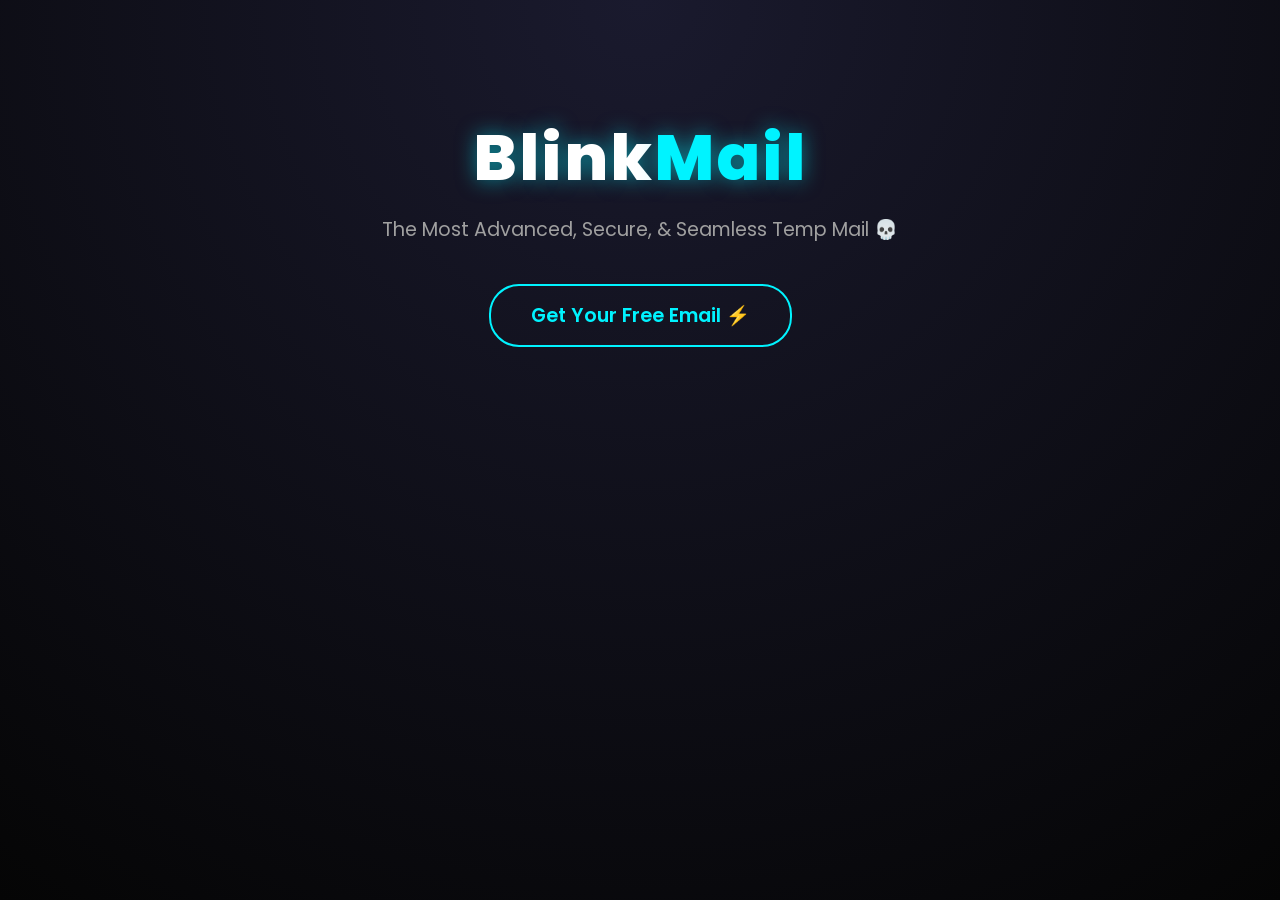
==== static/index.html @ fec33bc9 "Create index.html" ====
<!DOCTYPE html>
<html lang="en">
<head>
    <meta charset="UTF-8">
    <meta name="viewport" content="width=device-width, initial-scale=1.0">
    <title>BlinkMail | Premium Temp Email</title>
    <link rel="stylesheet" href="/static/style.css">
</head>
<body>
    <div class="container hero">
        <h1>Blink<span>Mail</span></h1>
        <p>The Most Advanced, Secure, & Seamless Temp Mail 💀</p>
        <button id="generateBtn" class="btn" onclick="generateAndRedirect()">Get Your Free Email ⚡</button>
    </div>
    <script src="/static/script.js"></script>
</body>
</html>
---- static/style.css ----
@import url('https://fonts.googleapis.com/css2?family=Poppins:wght@400;600;800&display=swap');

:root {
    --bg-dark: #050505;
    --bg-panel: rgba(17, 17, 17, 0.7);
    --neon-blue: #00f3ff;
    --text-main: #ffffff;
    --text-muted: #a0a0a0;
}

* {
    box-sizing: border-box;
    margin: 0;
    padding: 0;
    font-family: 'Poppins', sans-serif;
}

body {
    background: radial-gradient(circle at top, #1a1a2e, var(--bg-dark));
    color: var(--text-main);
    min-height: 100vh;
    display: flex;
    flex-direction: column;
    align-items: center;
    overflow-x: hidden;
}

/* Animations */
@keyframes fadeIn {
    from { opacity: 0; transform: translateY(20px); }
    to { opacity: 1; transform: translateY(0); }
}
@keyframes glowPulse {
    0% { box-shadow: 0 0 10px rgba(0, 243, 255, 0.2); }
    50% { box-shadow: 0 0 25px rgba(0, 243, 255, 0.6); }
    100% { box-shadow: 0 0 10px rgba(0, 243, 255, 0.2); }
}

.container {
    width: 100%;
    max-width: 800px;
    padding: 20px;
    animation: fadeIn 0.8s ease-out forwards;
}

/* Header & Hero */
.hero {
    text-align: center;
    margin-top: 10vh;
}
.hero h1 {
    font-size: 4rem;
    font-weight: 800;
    letter-spacing: 2px;
    text-shadow: 0 0 20px rgba(0, 243, 255, 0.5);
}
.hero span { color: var(--neon-blue); }
.hero p {
    color: var(--text-muted);
    font-size: 1.2rem;
    margin-top: 10px;
    margin-bottom: 40px;
}

/* Buttons */
.btn {
    background: transparent;
    color: var(--neon-blue);
    border: 2px solid var(--neon-blue);
    padding: 15px 40px;
    font-size: 1.2rem;
    font-weight: 600;
    border-radius: 30px;
    cursor: pointer;
    transition: all 0.3s ease;
    animation: glowPulse 2s infinite;
}
.btn:hover {
    background: var(--neon-blue);
    color: #000;
    box-shadow: 0 0 30px var(--neon-blue);
    transform: scale(1.05);
}

/* Inbox Elements */
.inbox-header {
    background: var(--bg-panel);
    backdrop-filter: blur(10px);
    border: 1px solid rgba(0, 243, 255, 0.2);
    padding: 20px;
    border-radius: 15px;
    display: flex;
    justify-content: space-between;
    align-items: center;
    margin-top: 30px;
    gap: 15px;
}
.email-display {
    font-size: 1.2rem;
    font-weight: 600;
    word-break: break-all;
}
.btn-small {
    padding: 8px 20px;
    font-size: 1rem;
    animation: none;
}

.message-list {
    margin-top: 30px;
    display: flex;
    flex-direction: column;
    gap: 15px;
}

.message-card {
    background: var(--bg-panel);
    border-left: 4px solid var(--neon-blue);
    padding: 20px;
    border-radius: 10px;
    transition: transform 0.3s ease, box-shadow 0.3s ease;
    animation: fadeIn 0.5s ease-out forwards;
}
.message-card:hover {
    transform: translateY(-5px);
    box-shadow: 0 10px 20px rgba(0, 0, 0, 0.5);
}

.sender { color: var(--neon-blue); font-weight: 600; margin-bottom: 5px; }
.subject { font-size: 1.1rem; margin-bottom: 10px; color: #fff; }
.body-preview { color: var(--text-muted); font-size: 0.95rem; line-height: 1.5; }

/* Mobile Responsiveness */
@media (max-width: 600px) {
    .hero h1 { font-size: 2.8rem; }
    .hero p { font-size: 1rem; }
    .inbox-header { flex-direction: column; text-align: center; }
    .btn { width: 100%; }
}
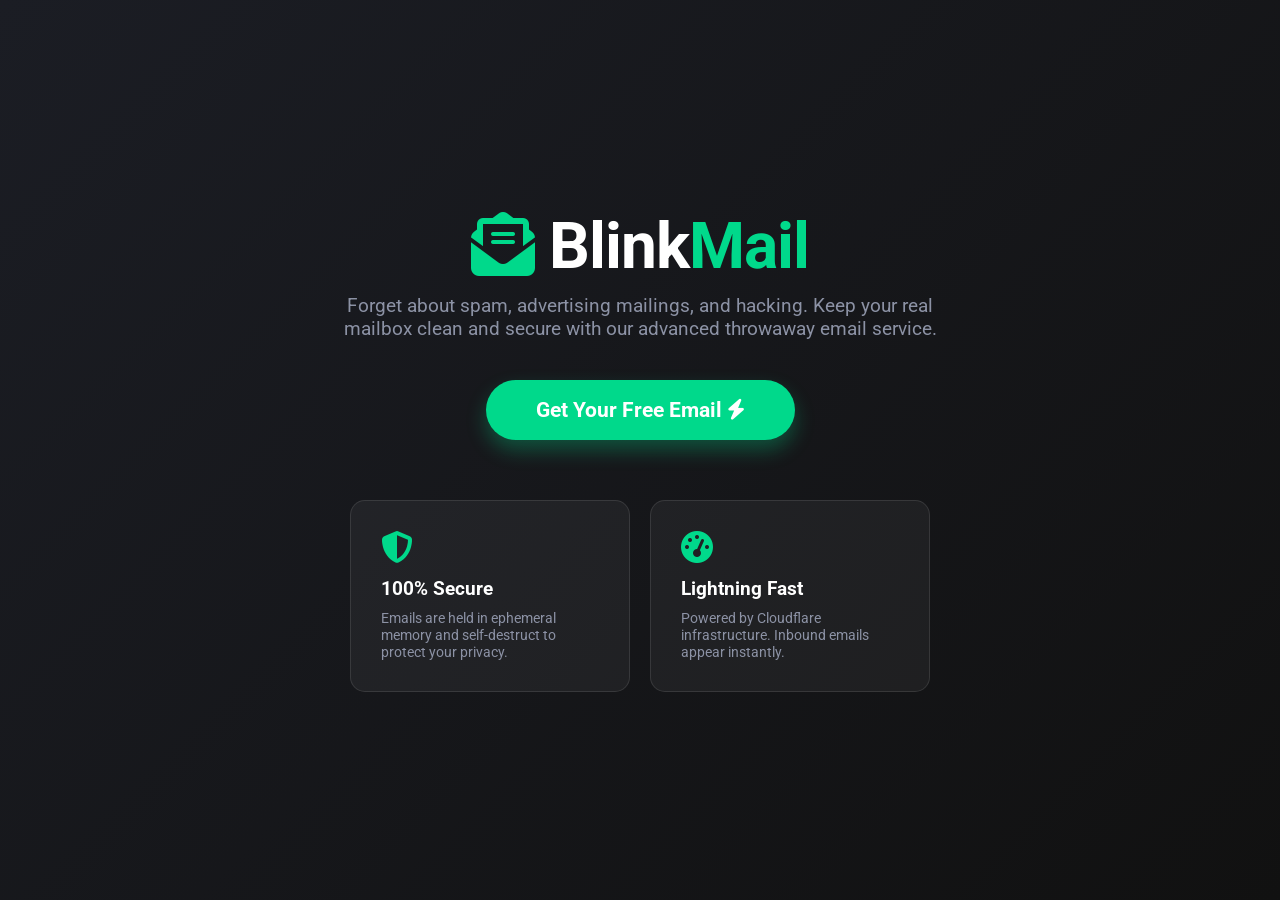
==== commit 5b4aeeb8: "Update index.html" ====
--- a/static/index.html
+++ b/static/index.html
@@ -3,14 +3,30 @@
 <head>
     <meta charset="UTF-8">
     <meta name="viewport" content="width=device-width, initial-scale=1.0">
-    <title>BlinkMail | Premium Temp Email</title>
+    <title>BlinkMail | Temporary Email Address</title>
+    <link rel="stylesheet" href="https://cdnjs.cloudflare.com/ajax/libs/font-awesome/6.4.0/css/all.min.css">
     <link rel="stylesheet" href="/static/style.css">
 </head>
 <body>
-    <div class="container hero">
-        <h1>Blink<span>Mail</span></h1>
-        <p>The Most Advanced, Secure, & Seamless Temp Mail 💀</p>
-        <button id="generateBtn" class="btn" onclick="generateAndRedirect()">Get Your Free Email ⚡</button>
+    <div class="home-wrapper">
+        <div class="home-hero">
+            <h1><i class="fa-solid fa-envelope-open-text" style="color:var(--primary-green);"></i> Blink<span>Mail</span></h1>
+            <p>Forget about spam, advertising mailings, and hacking. Keep your real mailbox clean and secure with our advanced throwaway email service.</p>
+            <button id="generateBtn" class="btn-huge" onclick="generateAndRedirect()">Get Your Free Email <i class="fa-solid fa-bolt"></i></button>
+        </div>
+        
+        <div class="features">
+            <div class="feature-card">
+                <i class="fa-solid fa-shield-halved"></i>
+                <h3>100% Secure</h3>
+                <p style="color:#8c92a5; margin-top:10px; font-size:0.9rem;">Emails are held in ephemeral memory and self-destruct to protect your privacy.</p>
+            </div>
+            <div class="feature-card">
+                <i class="fa-solid fa-gauge-high"></i>
+                <h3>Lightning Fast</h3>
+                <p style="color:#8c92a5; margin-top:10px; font-size:0.9rem;">Powered by Cloudflare infrastructure. Inbound emails appear instantly.</p>
+            </div>
+        </div>
     </div>
     <script src="/static/script.js"></script>
 </body>
--- a/static/style.css
+++ b/static/style.css
@@ -1,139 +1,111 @@
-@import url('https://fonts.googleapis.com/css2?family=Poppins:wght@400;600;800&display=swap');
+@import url('https://fonts.googleapis.com/css2?family=Roboto:wght@400;500;700&display=swap');
 
 :root {
-    --bg-dark: #050505;
-    --bg-panel: rgba(17, 17, 17, 0.7);
-    --neon-blue: #00f3ff;
-    --text-main: #ffffff;
-    --text-muted: #a0a0a0;
+    --bg-dark: #1b1d24;
+    --bg-panel: #262933;
+    --bg-light: #f4f5f8;
+    --primary-green: #00d98b;
+    --primary-hover: #00b373;
+    --text-white: #ffffff;
+    --text-dark: #333333;
+    --text-muted: #8c92a5;
 }
 
-* {
-    box-sizing: border-box;
-    margin: 0;
-    padding: 0;
-    font-family: 'Poppins', sans-serif;
+* { box-sizing: border-box; margin: 0; padding: 0; font-family: 'Roboto', sans-serif; }
+
+body { background-color: var(--bg-light); color: var(--text-dark); overflow-x: hidden; }
+
+/* --- GLOBAL ANIMATIONS --- */
+@keyframes fadeIn { from { opacity: 0; transform: translateY(15px); } to { opacity: 1; transform: translateY(0); } }
+@keyframes spin { 100% { transform: rotate(360deg); } }
+
+/* --- HOME PAGE SPECIFIC --- */
+.home-wrapper {
+    background: linear-gradient(135deg, var(--bg-dark), #111);
+    min-height: 100vh;
+    color: var(--text-white);
+    display: flex; flex-direction: column; align-items: center; justify-content: center;
+    text-align: center; padding: 20px;
 }
+.home-hero h1 { font-size: 4rem; margin-bottom: 10px; font-weight: 700; letter-spacing: -1px; }
+.home-hero h1 span { color: var(--primary-green); }
+.home-hero p { color: var(--text-muted); font-size: 1.2rem; max-width: 600px; margin: 0 auto 40px auto; }
+.btn-huge {
+    background: var(--primary-green); color: #fff; border: none; padding: 18px 50px;
+    font-size: 1.3rem; font-weight: 700; border-radius: 50px; cursor: pointer;
+    box-shadow: 0 10px 20px rgba(0, 217, 139, 0.3); transition: all 0.3s;
+}
+.btn-huge:hover { transform: translateY(-3px); box-shadow: 0 15px 25px rgba(0, 217, 139, 0.5); background: var(--primary-hover); }
 
-body {
-    background: radial-gradient(circle at top, #1a1a2e, var(--bg-dark));
-    color: var(--text-main);
-    min-height: 100vh;
-    display: flex;
-    flex-direction: column;
-    align-items: center;
-    overflow-x: hidden;
+.features { display: flex; gap: 20px; margin-top: 60px; flex-wrap: wrap; justify-content: center; max-width: 900px; }
+.feature-card { background: rgba(255,255,255,0.05); padding: 30px; border-radius: 15px; width: 280px; text-align: left; border: 1px solid rgba(255,255,255,0.1); }
+.feature-card i { color: var(--primary-green); font-size: 2rem; margin-bottom: 15px; }
+
+/* --- INBOX PAGE: TOP DARK SECTION --- */
+.top-section { background-color: var(--bg-dark); color: var(--text-white); padding: 30px 20px 50px 20px; text-align: center; }
+.brand { font-size: 1.8rem; font-weight: 700; display: flex; align-items: center; justify-content: center; gap: 10px; margin-bottom: 40px; }
+.brand i { color: var(--primary-green); }
+
+.email-widget {
+    background-color: var(--bg-panel); border-radius: 12px; padding: 30px; max-width: 650px; margin: 0 auto;
+    border: 1px dashed rgba(255,255,255,0.2); box-shadow: 0 10px 30px rgba(0,0,0,0.3); animation: fadeIn 0.5s ease-out;
 }
+.email-widget h2 { font-size: 1.2rem; font-weight: 500; margin-bottom: 20px; }
+.input-wrapper { background: #15171d; border-radius: 8px; padding: 15px; margin-bottom: 20px; }
+.email-input {
+    background: transparent; border: none; color: var(--text-white); width: 100%; text-align: center;
+    font-size: 1.4rem; font-weight: 700; outline: none; letter-spacing: 1px;
+}
+.widget-buttons { display: flex; justify-content: center; gap: 15px; flex-wrap: wrap; }
+.btn-qr, .btn-copy {
+    padding: 12px 35px; border-radius: 30px; border: none; font-size: 1rem; font-weight: 600; cursor: pointer; display: flex; align-items: center; gap: 8px; transition: 0.2s;
+}
+.btn-qr { background: #3b3e49; color: var(--text-white); }
+.btn-qr:hover { background: #4b4e5a; }
+.btn-copy { background: var(--primary-green); color: #fff; box-shadow: 0 4px 15px rgba(0,217,139,0.3); }
+.btn-copy:hover { background: var(--primary-hover); }
+.subtext { color: var(--text-muted); font-size: 0.85rem; max-width: 500px; margin: 30px auto 0 auto; line-height: 1.5; }
 
-/* Animations */
-@keyframes fadeIn {
-    from { opacity: 0; transform: translateY(20px); }
-    to { opacity: 1; transform: translateY(0); }
+/* --- INBOX PAGE: BOTTOM LIGHT SECTION --- */
+.bottom-section { background-color: var(--bg-light); padding-bottom: 80px; }
+
+.action-row {
+    background: #ffffff; padding: 20px; display: flex; justify-content: center; gap: 20px; flex-wrap: wrap;
+    box-shadow: 0 4px 10px rgba(0,0,0,0.03); margin-bottom: 40px;
 }
-@keyframes glowPulse {
-    0% { box-shadow: 0 0 10px rgba(0, 243, 255, 0.2); }
-    50% { box-shadow: 0 0 25px rgba(0, 243, 255, 0.6); }
-    100% { box-shadow: 0 0 10px rgba(0, 243, 255, 0.2); }
+.action-btn {
+    background: #ffffff; color: var(--text-dark); border: 1px solid #eaeaea; padding: 12px 30px; border-radius: 30px;
+    font-size: 0.95rem; font-weight: 500; cursor: pointer; display: flex; align-items: center; gap: 10px;
+    box-shadow: 0 2px 5px rgba(0,0,0,0.05); transition: 0.2s;
 }
+.action-btn:hover { background: #f8f9fa; transform: translateY(-2px); box-shadow: 0 5px 15px rgba(0,0,0,0.1); }
+.action-btn i { color: var(--text-muted); }
 
-.container {
-    width: 100%;
-    max-width: 800px;
-    padding: 20px;
-    animation: fadeIn 0.8s ease-out forwards;
+/* The Inbox Table */
+.inbox-container { max-width: 800px; margin: 0 auto; background: #ffffff; border-radius: 8px; box-shadow: 0 5px 20px rgba(0,0,0,0.05); overflow: hidden; margin-bottom: 40px; }
+.inbox-header { background: #1b1d24; color: #fff; padding: 15px 20px; font-weight: 600; font-size: 0.9rem; letter-spacing: 1px; }
+.inbox-body { min-height: 300px; padding: 20px; display: flex; flex-direction: column; justify-content: center; align-items: center; }
+
+/* Empty State */
+.empty-state { text-align: center; color: var(--text-muted); animation: fadeIn 0.5s ease-out; }
+.empty-state i { font-size: 4rem; color: #e0e4eb; margin-bottom: 20px; animation: fadeIn 1s infinite alternate; }
+.empty-state h3 { font-size: 1.2rem; color: var(--text-dark); margin-bottom: 5px; }
+
+/* Filled State Messages */
+.message-row {
+    width: 100%; border-bottom: 1px solid #eaeaea; padding: 15px; display: grid; grid-template-columns: 1fr 2fr; gap: 10px; align-items: center; cursor: pointer; transition: 0.2s; text-align: left;
 }
+.message-row:hover { background: #f8f9fa; }
+.msg-sender { font-weight: 600; color: var(--text-dark); }
+.msg-subject { color: var(--text-muted); white-space: nowrap; overflow: hidden; text-overflow: ellipsis; }
 
-/* Header & Hero */
-.hero {
-    text-align: center;
-    margin-top: 10vh;
+/* Article Section */
+.info-section { max-width: 800px; margin: 0 auto; text-align: center; padding: 0 20px; }
+.info-section h2 { margin-bottom: 20px; font-size: 1.8rem; color: var(--text-dark); }
+.info-section p { color: var(--text-muted); font-size: 0.95rem; line-height: 1.6; }
+
+@media (max-width: 600px) {
+    .home-hero h1 { font-size: 2.5rem; }
+    .email-input { font-size: 1.1rem; }
+    .action-btn { width: 45%; justify-content: center; }
 }
-.hero h1 {
-    font-size: 4rem;
-    font-weight: 800;
-    letter-spacing: 2px;
-    text-shadow: 0 0 20px rgba(0, 243, 255, 0.5);
-}
-.hero span { color: var(--neon-blue); }
-.hero p {
-    color: var(--text-muted);
-    font-size: 1.2rem;
-    margin-top: 10px;
-    margin-bottom: 40px;
-}
-
-/* Buttons */
-.btn {
-    background: transparent;
-    color: var(--neon-blue);
-    border: 2px solid var(--neon-blue);
-    padding: 15px 40px;
-    font-size: 1.2rem;
-    font-weight: 600;
-    border-radius: 30px;
-    cursor: pointer;
-    transition: all 0.3s ease;
-    animation: glowPulse 2s infinite;
-}
-.btn:hover {
-    background: var(--neon-blue);
-    color: #000;
-    box-shadow: 0 0 30px var(--neon-blue);
-    transform: scale(1.05);
-}
-
-/* Inbox Elements */
-.inbox-header {
-    background: var(--bg-panel);
-    backdrop-filter: blur(10px);
-    border: 1px solid rgba(0, 243, 255, 0.2);
-    padding: 20px;
-    border-radius: 15px;
-    display: flex;
-    justify-content: space-between;
-    align-items: center;
-    margin-top: 30px;
-    gap: 15px;
-}
-.email-display {
-    font-size: 1.2rem;
-    font-weight: 600;
-    word-break: break-all;
-}
-.btn-small {
-    padding: 8px 20px;
-    font-size: 1rem;
-    animation: none;
-}
-
-.message-list {
-    margin-top: 30px;
-    display: flex;
-    flex-direction: column;
-    gap: 15px;
-}
-
-.message-card {
-    background: var(--bg-panel);
-    border-left: 4px solid var(--neon-blue);
-    padding: 20px;
-    border-radius: 10px;
-    transition: transform 0.3s ease, box-shadow 0.3s ease;
-    animation: fadeIn 0.5s ease-out forwards;
-}
-.message-card:hover {
-    transform: translateY(-5px);
-    box-shadow: 0 10px 20px rgba(0, 0, 0, 0.5);
-}
-
-.sender { color: var(--neon-blue); font-weight: 600; margin-bottom: 5px; }
-.subject { font-size: 1.1rem; margin-bottom: 10px; color: #fff; }
-.body-preview { color: var(--text-muted); font-size: 0.95rem; line-height: 1.5; }
-
-/* Mobile Responsiveness */
-@media (max-width: 600px) {
-    .hero h1 { font-size: 2.8rem; }
-    .hero p { font-size: 1rem; }
-    .inbox-header { flex-direction: column; text-align: center; }
-    .btn { width: 100%; }
-}
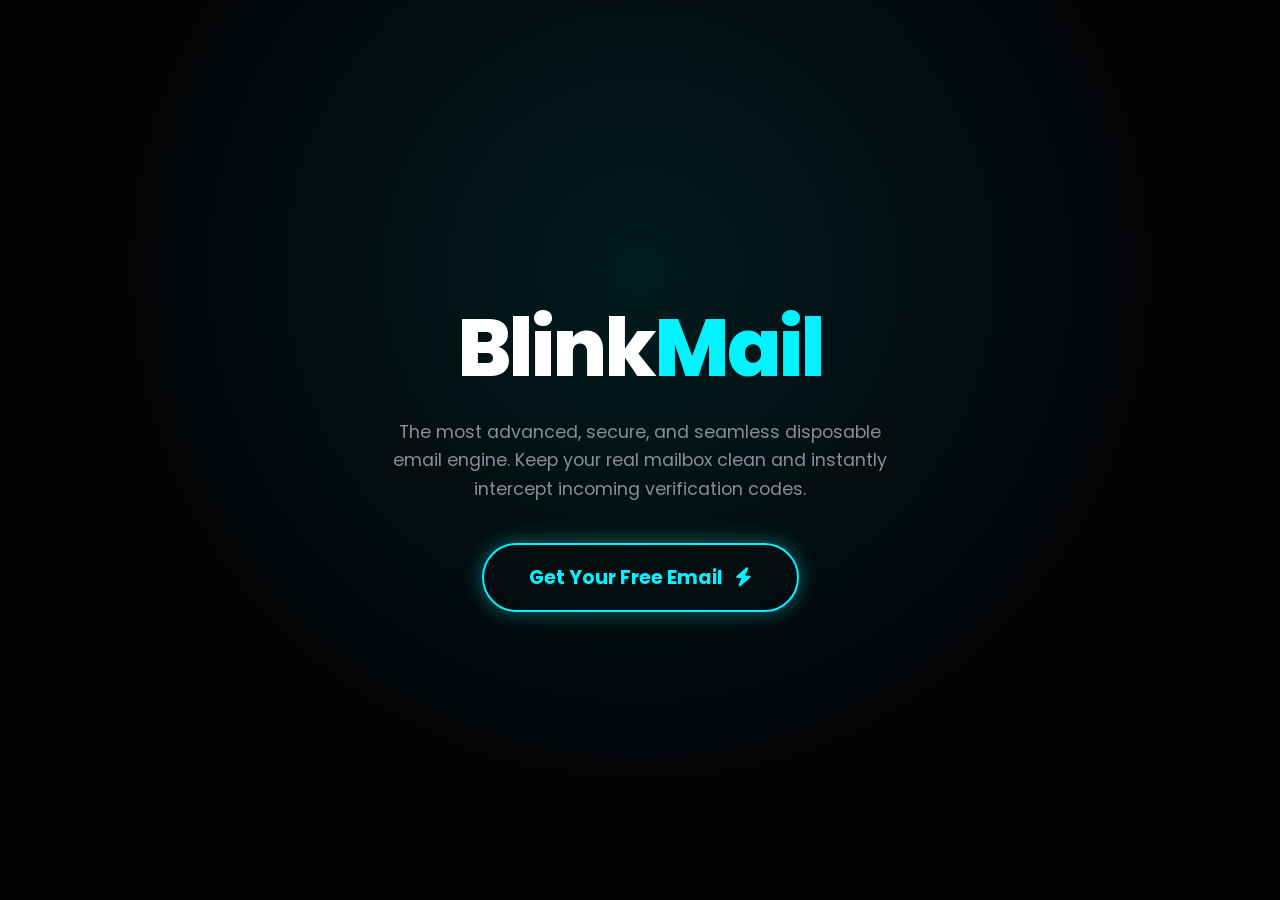
==== commit e73eab3b: "Update index.html" ====
--- a/static/index.html
+++ b/static/index.html
@@ -2,30 +2,17 @@
 <html lang="en">
 <head>
     <meta charset="UTF-8">
-    <meta name="viewport" content="width=device-width, initial-scale=1.0">
-    <title>BlinkMail | Temporary Email Address</title>
+    <meta name="viewport" content="width=device-width, initial-scale=1.0, maximum-scale=1.0, user-scalable=no">
+    <title>BlinkMail | Advanced Temp Email</title>
     <link rel="stylesheet" href="https://cdnjs.cloudflare.com/ajax/libs/font-awesome/6.4.0/css/all.min.css">
     <link rel="stylesheet" href="/static/style.css">
 </head>
 <body>
     <div class="home-wrapper">
         <div class="home-hero">
-            <h1><i class="fa-solid fa-envelope-open-text" style="color:var(--primary-green);"></i> Blink<span>Mail</span></h1>
-            <p>Forget about spam, advertising mailings, and hacking. Keep your real mailbox clean and secure with our advanced throwaway email service.</p>
-            <button id="generateBtn" class="btn-huge" onclick="generateAndRedirect()">Get Your Free Email <i class="fa-solid fa-bolt"></i></button>
-        </div>
-        
-        <div class="features">
-            <div class="feature-card">
-                <i class="fa-solid fa-shield-halved"></i>
-                <h3>100% Secure</h3>
-                <p style="color:#8c92a5; margin-top:10px; font-size:0.9rem;">Emails are held in ephemeral memory and self-destruct to protect your privacy.</p>
-            </div>
-            <div class="feature-card">
-                <i class="fa-solid fa-gauge-high"></i>
-                <h3>Lightning Fast</h3>
-                <p style="color:#8c92a5; margin-top:10px; font-size:0.9rem;">Powered by Cloudflare infrastructure. Inbound emails appear instantly.</p>
-            </div>
+            <h1>Blink<span>Mail</span></h1>
+            <p>The most advanced, secure, and seamless disposable email engine. Keep your real mailbox clean and instantly intercept incoming verification codes.</p>
+            <button id="generateBtn" class="btn-premium" onclick="generateAndRedirect()">Get Your Free Email <i class="fa-solid fa-bolt" style="margin-left: 8px;"></i></button>
         </div>
     </div>
     <script src="/static/script.js"></script>
--- a/static/style.css
+++ b/static/style.css
@@ -1,111 +1,137 @@
-@import url('https://fonts.googleapis.com/css2?family=Roboto:wght@400;500;700&display=swap');
+@import url('https://fonts.googleapis.com/css2?family=Poppins:wght@400;500;700;800&display=swap');
 
 :root {
-    --bg-dark: #1b1d24;
-    --bg-panel: #262933;
-    --bg-light: #f4f5f8;
-    --primary-green: #00d98b;
-    --primary-hover: #00b373;
-    --text-white: #ffffff;
-    --text-dark: #333333;
-    --text-muted: #8c92a5;
+    --bg-base: #030305;
+    --bg-panel: #0d0f14;
+    --bg-glass: rgba(0, 243, 255, 0.03);
+    --border-glass: rgba(0, 243, 255, 0.15);
+    --neon-blue: #00f3ff;
+    --neon-glow: rgba(0, 243, 255, 0.4);
+    --text-main: #ffffff;
+    --text-muted: #888c99;
 }
 
-* { box-sizing: border-box; margin: 0; padding: 0; font-family: 'Roboto', sans-serif; }
+* { 
+    box-sizing: border-box; 
+    margin: 0; 
+    padding: 0; 
+    font-family: 'Poppins', sans-serif; 
+    -webkit-tap-highlight-color: transparent; /* Kills the ugly blue tap box! */
+}
 
-body { background-color: var(--bg-light); color: var(--text-dark); overflow-x: hidden; }
+body { 
+    background-color: var(--bg-base); 
+    color: var(--text-main); 
+    overflow-x: hidden; 
+    width: 100%;
+}
 
-/* --- GLOBAL ANIMATIONS --- */
-@keyframes fadeIn { from { opacity: 0; transform: translateY(15px); } to { opacity: 1; transform: translateY(0); } }
+/* --- ANIMATIONS --- */
+@keyframes fadeIn { from { opacity: 0; transform: translateY(20px); } to { opacity: 1; transform: translateY(0); } }
 @keyframes spin { 100% { transform: rotate(360deg); } }
+@keyframes float { 0%, 100% { transform: translateY(0); } 50% { transform: translateY(-10px); } }
+@keyframes textGlow { 0%, 100% { text-shadow: 0 0 10px var(--neon-glow); } 50% { text-shadow: 0 0 30px var(--neon-blue); } }
 
-/* --- HOME PAGE SPECIFIC --- */
+/* --- HOME PAGE (ULTRA PREMIUM) --- */
 .home-wrapper {
-    background: linear-gradient(135deg, var(--bg-dark), #111);
     min-height: 100vh;
-    color: var(--text-white);
     display: flex; flex-direction: column; align-items: center; justify-content: center;
     text-align: center; padding: 20px;
+    background: radial-gradient(circle at 50% 30%, rgba(0, 243, 255, 0.1) 0%, var(--bg-base) 60%);
 }
-.home-hero h1 { font-size: 4rem; margin-bottom: 10px; font-weight: 700; letter-spacing: -1px; }
-.home-hero h1 span { color: var(--primary-green); }
-.home-hero p { color: var(--text-muted); font-size: 1.2rem; max-width: 600px; margin: 0 auto 40px auto; }
-.btn-huge {
-    background: var(--primary-green); color: #fff; border: none; padding: 18px 50px;
-    font-size: 1.3rem; font-weight: 700; border-radius: 50px; cursor: pointer;
-    box-shadow: 0 10px 20px rgba(0, 217, 139, 0.3); transition: all 0.3s;
+.home-hero { animation: fadeIn 1s ease-out; z-index: 2; }
+.home-hero h1 { 
+    font-size: 5rem; font-weight: 800; letter-spacing: -2px; margin-bottom: 10px;
+    animation: textGlow 3s infinite;
 }
-.btn-huge:hover { transform: translateY(-3px); box-shadow: 0 15px 25px rgba(0, 217, 139, 0.5); background: var(--primary-hover); }
+.home-hero h1 span { color: var(--neon-blue); }
+.home-hero p { color: var(--text-muted); font-size: 1.1rem; max-width: 500px; margin: 0 auto 40px auto; line-height: 1.6; }
 
-.features { display: flex; gap: 20px; margin-top: 60px; flex-wrap: wrap; justify-content: center; max-width: 900px; }
-.feature-card { background: rgba(255,255,255,0.05); padding: 30px; border-radius: 15px; width: 280px; text-align: left; border: 1px solid rgba(255,255,255,0.1); }
-.feature-card i { color: var(--primary-green); font-size: 2rem; margin-bottom: 15px; }
+.btn-premium {
+    background: transparent; color: var(--neon-blue); border: 2px solid var(--neon-blue);
+    padding: 18px 45px; font-size: 1.2rem; font-weight: 700; border-radius: 50px;
+    cursor: pointer; position: relative; overflow: hidden; transition: 0.3s;
+    box-shadow: 0 0 20px var(--neon-glow);
+}
+.btn-premium:hover {
+    background: var(--neon-blue); color: #000; box-shadow: 0 0 40px var(--neon-blue); transform: scale(1.05);
+}
 
-/* --- INBOX PAGE: TOP DARK SECTION --- */
-.top-section { background-color: var(--bg-dark); color: var(--text-white); padding: 30px 20px 50px 20px; text-align: center; }
-.brand { font-size: 1.8rem; font-weight: 700; display: flex; align-items: center; justify-content: center; gap: 10px; margin-bottom: 40px; }
-.brand i { color: var(--primary-green); }
+/* --- INBOX PAGE --- */
+.inbox-wrapper { width: 100%; max-width: 800px; margin: 0 auto; padding: 20px; animation: fadeIn 0.6s ease-out; }
 
-.email-widget {
-    background-color: var(--bg-panel); border-radius: 12px; padding: 30px; max-width: 650px; margin: 0 auto;
-    border: 1px dashed rgba(255,255,255,0.2); box-shadow: 0 10px 30px rgba(0,0,0,0.3); animation: fadeIn 0.5s ease-out;
+.brand-header { text-align: center; font-size: 2rem; font-weight: 800; margin: 20px 0 40px 0; letter-spacing: -1px; }
+.brand-header span { color: var(--neon-blue); text-shadow: 0 0 15px var(--neon-glow); }
+
+/* Email Display Panel */
+.email-panel {
+    background: var(--bg-panel); border: 1px solid var(--border-glass); border-radius: 20px;
+    padding: 30px 20px; text-align: center; box-shadow: 0 10px 30px rgba(0,0,0,0.5);
+    margin-bottom: 25px; width: 100%;
 }
-.email-widget h2 { font-size: 1.2rem; font-weight: 500; margin-bottom: 20px; }
-.input-wrapper { background: #15171d; border-radius: 8px; padding: 15px; margin-bottom: 20px; }
+.email-panel p { color: var(--text-muted); font-size: 0.9rem; text-transform: uppercase; letter-spacing: 2px; margin-bottom: 15px; }
+.input-glass {
+    background: var(--bg-base); border: 1px solid rgba(255,255,255,0.05); border-radius: 12px;
+    padding: 18px; margin-bottom: 25px; width: 100%;
+}
 .email-input {
-    background: transparent; border: none; color: var(--text-white); width: 100%; text-align: center;
-    font-size: 1.4rem; font-weight: 700; outline: none; letter-spacing: 1px;
+    background: transparent; border: none; color: var(--text-main); width: 100%; text-align: center;
+    font-size: 1.2rem; font-weight: 700; outline: none; text-overflow: ellipsis; overflow: hidden;
 }
-.widget-buttons { display: flex; justify-content: center; gap: 15px; flex-wrap: wrap; }
-.btn-qr, .btn-copy {
-    padding: 12px 35px; border-radius: 30px; border: none; font-size: 1rem; font-weight: 600; cursor: pointer; display: flex; align-items: center; gap: 8px; transition: 0.2s;
+
+/* Button Grid (Mobile Safe) */
+.btn-grid { display: grid; grid-template-columns: 1fr 1fr; gap: 15px; }
+.btn-glass {
+    background: var(--bg-glass); border: 1px solid var(--border-glass); color: var(--text-main);
+    padding: 15px; border-radius: 12px; font-size: 1rem; font-weight: 600; cursor: pointer;
+    display: flex; align-items: center; justify-content: center; gap: 8px; transition: 0.2s;
 }
-.btn-qr { background: #3b3e49; color: var(--text-white); }
-.btn-qr:hover { background: #4b4e5a; }
-.btn-copy { background: var(--primary-green); color: #fff; box-shadow: 0 4px 15px rgba(0,217,139,0.3); }
-.btn-copy:hover { background: var(--primary-hover); }
-.subtext { color: var(--text-muted); font-size: 0.85rem; max-width: 500px; margin: 30px auto 0 auto; line-height: 1.5; }
+.btn-glass:hover { background: rgba(0, 243, 255, 0.1); border-color: var(--neon-blue); transform: translateY(-2px); box-shadow: 0 5px 15px var(--neon-glow); }
+.btn-glass.active { background: var(--neon-blue); color: #000; }
 
-/* --- INBOX PAGE: BOTTOM LIGHT SECTION --- */
-.bottom-section { background-color: var(--bg-light); padding-bottom: 80px; }
-
+/* 4-Button Action Row */
 .action-row {
-    background: #ffffff; padding: 20px; display: flex; justify-content: center; gap: 20px; flex-wrap: wrap;
-    box-shadow: 0 4px 10px rgba(0,0,0,0.03); margin-bottom: 40px;
+    display: grid; grid-template-columns: repeat(4, 1fr); gap: 10px; margin-bottom: 30px; width: 100%;
 }
 .action-btn {
-    background: #ffffff; color: var(--text-dark); border: 1px solid #eaeaea; padding: 12px 30px; border-radius: 30px;
-    font-size: 0.95rem; font-weight: 500; cursor: pointer; display: flex; align-items: center; gap: 10px;
-    box-shadow: 0 2px 5px rgba(0,0,0,0.05); transition: 0.2s;
+    background: var(--bg-panel); border: 1px solid rgba(255,255,255,0.05); color: var(--text-muted);
+    padding: 12px 5px; border-radius: 12px; font-size: 0.85rem; font-weight: 500; cursor: pointer;
+    display: flex; flex-direction: column; align-items: center; gap: 5px; transition: 0.2s;
 }
-.action-btn:hover { background: #f8f9fa; transform: translateY(-2px); box-shadow: 0 5px 15px rgba(0,0,0,0.1); }
-.action-btn i { color: var(--text-muted); }
+.action-btn i { font-size: 1.2rem; margin-bottom: 3px; }
+.action-btn:hover { color: var(--neon-blue); border-color: var(--border-glass); background: var(--bg-glass); }
 
-/* The Inbox Table */
-.inbox-container { max-width: 800px; margin: 0 auto; background: #ffffff; border-radius: 8px; box-shadow: 0 5px 20px rgba(0,0,0,0.05); overflow: hidden; margin-bottom: 40px; }
-.inbox-header { background: #1b1d24; color: #fff; padding: 15px 20px; font-weight: 600; font-size: 0.9rem; letter-spacing: 1px; }
-.inbox-body { min-height: 300px; padding: 20px; display: flex; flex-direction: column; justify-content: center; align-items: center; }
+/* Inbox Table */
+.inbox-box {
+    background: var(--bg-panel); border-radius: 20px; overflow: hidden; border: 1px solid rgba(255,255,255,0.05);
+}
+.inbox-title { background: #161922; padding: 15px 20px; font-weight: 700; font-size: 0.9rem; letter-spacing: 1px; border-bottom: 1px solid rgba(255,255,255,0.05); }
+.inbox-body { min-height: 250px; display: flex; flex-direction: column; }
 
-/* Empty State */
-.empty-state { text-align: center; color: var(--text-muted); animation: fadeIn 0.5s ease-out; }
-.empty-state i { font-size: 4rem; color: #e0e4eb; margin-bottom: 20px; animation: fadeIn 1s infinite alternate; }
-.empty-state h3 { font-size: 1.2rem; color: var(--text-dark); margin-bottom: 5px; }
+/* EXACT SPINNING ENVELOPE ANIMATION */
+.empty-state { margin: auto; text-align: center; padding: 40px 20px; color: var(--text-muted); }
+.anim-wrapper { position: relative; width: 80px; height: 80px; margin: 0 auto 20px auto; display: flex; align-items: center; justify-content: center; }
+.anim-envelope { font-size: 2.5rem; color: #333644; z-index: 2; }
+.anim-ring {
+    position: absolute; top: 0; left: 0; width: 100%; height: 100%;
+    border: 3px solid transparent; border-top: 3px solid var(--neon-blue); border-right: 3px solid var(--neon-glow);
+    border-radius: 50%; animation: spin 1.2s linear infinite; z-index: 1;
+}
 
-/* Filled State Messages */
+.empty-state h3 { color: var(--text-main); font-size: 1.2rem; margin-bottom: 5px; font-weight: 500; }
+.empty-state p { font-size: 0.9rem; }
+
+/* Messages */
 .message-row {
-    width: 100%; border-bottom: 1px solid #eaeaea; padding: 15px; display: grid; grid-template-columns: 1fr 2fr; gap: 10px; align-items: center; cursor: pointer; transition: 0.2s; text-align: left;
+    padding: 18px 20px; border-bottom: 1px solid rgba(255,255,255,0.05); display: flex; flex-direction: column; gap: 5px; cursor: pointer; transition: 0.2s;
 }
-.message-row:hover { background: #f8f9fa; }
-.msg-sender { font-weight: 600; color: var(--text-dark); }
-.msg-subject { color: var(--text-muted); white-space: nowrap; overflow: hidden; text-overflow: ellipsis; }
+.message-row:hover { background: var(--bg-glass); border-left: 3px solid var(--neon-blue); }
+.msg-sender { font-weight: 600; color: var(--text-main); font-size: 0.95rem; }
+.msg-subject { color: var(--text-muted); font-size: 0.85rem; white-space: nowrap; overflow: hidden; text-overflow: ellipsis; }
 
-/* Article Section */
-.info-section { max-width: 800px; margin: 0 auto; text-align: center; padding: 0 20px; }
-.info-section h2 { margin-bottom: 20px; font-size: 1.8rem; color: var(--text-dark); }
-.info-section p { color: var(--text-muted); font-size: 0.95rem; line-height: 1.6; }
-
+/* Mobile Safeties */
 @media (max-width: 600px) {
-    .home-hero h1 { font-size: 2.5rem; }
-    .email-input { font-size: 1.1rem; }
-    .action-btn { width: 45%; justify-content: center; }
+    .home-hero h1 { font-size: 3.5rem; }
+    .action-row { grid-template-columns: repeat(2, 1fr); }
+    .btn-premium { width: 100%; }
 }
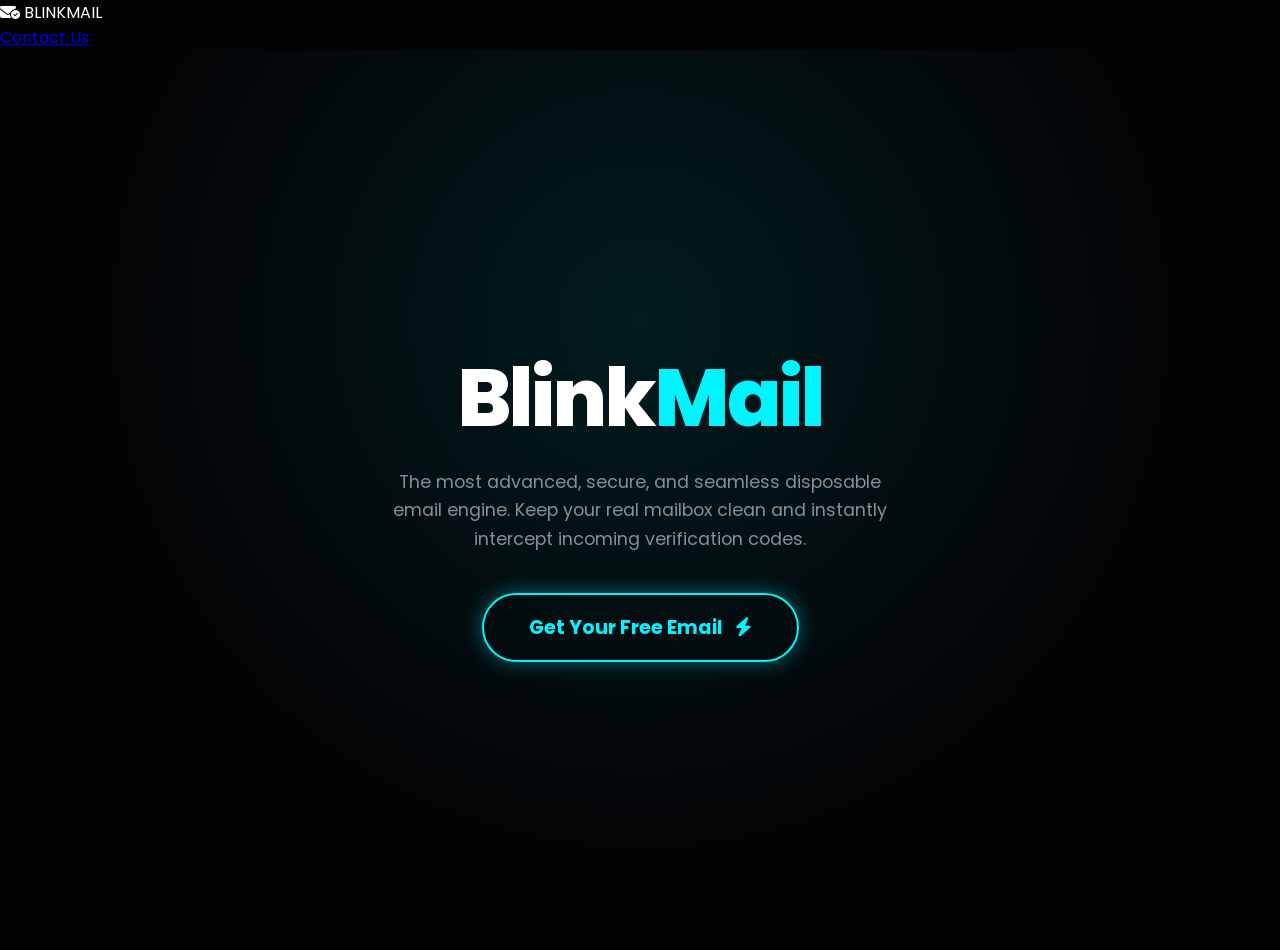
==== commit fc156fbe: "Update index.html" ====
--- a/static/index.html
+++ b/static/index.html
@@ -8,6 +8,14 @@
     <link rel="stylesheet" href="/static/style.css">
 </head>
 <body>
+    <div class="top-navbar">
+        <div class="brand-logo">
+            <span class="brand-icon"><i class="fa-solid fa-envelope-circle-check"></i></span>
+            BLINKMAIL
+        </div>
+        <a href="https://t.me/Snehasiskhan" target="_blank" class="contact-btn">Contact Us</a>
+    </div>
+
     <div class="home-wrapper">
         <div class="home-hero">
             <h1>Blink<span>Mail</span></h1>
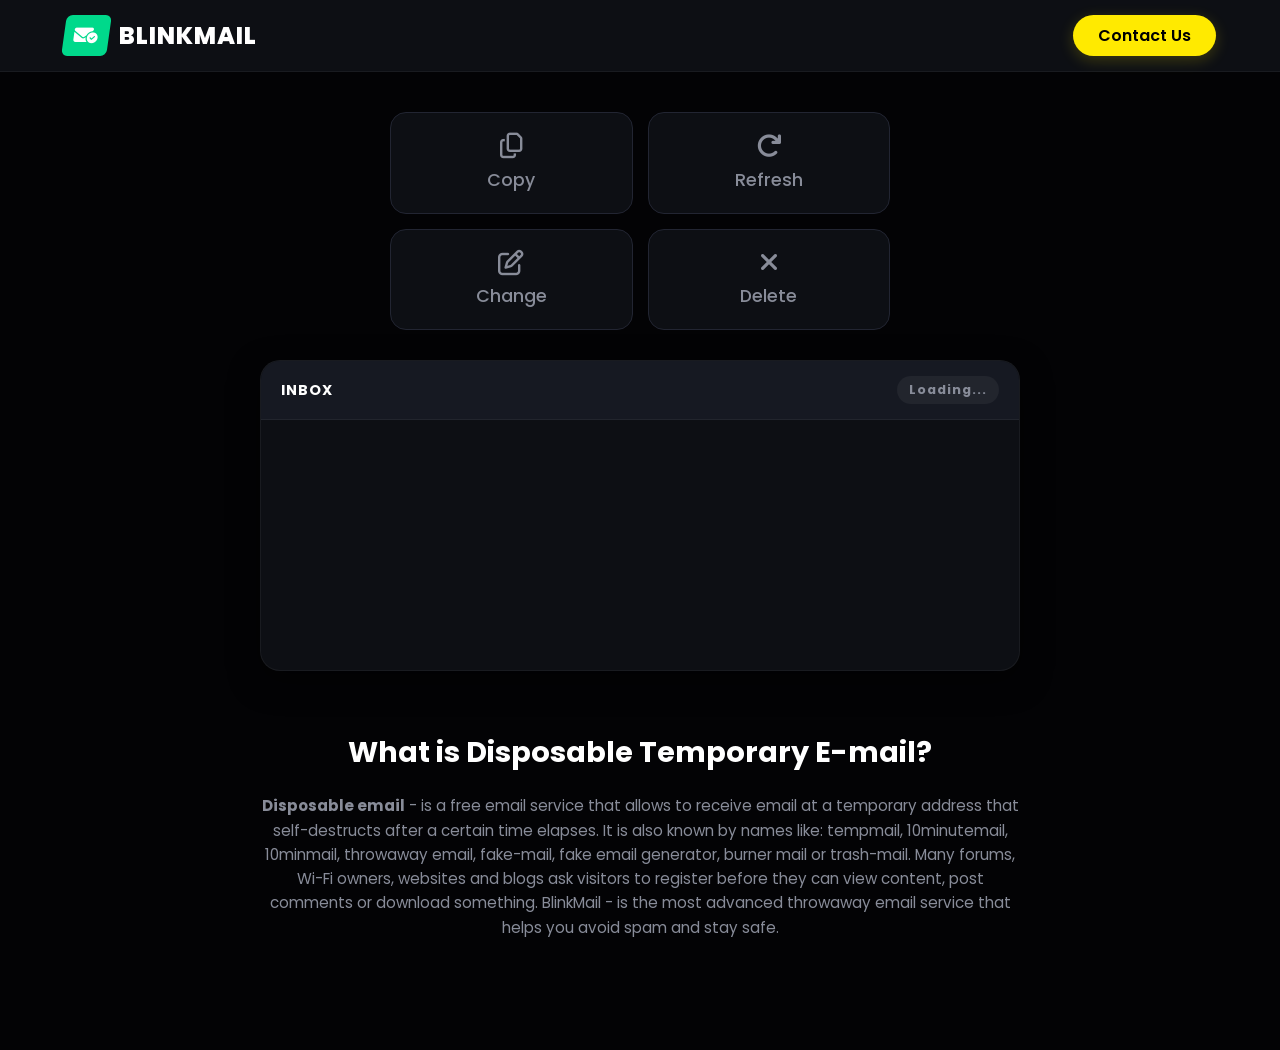
==== commit 7cfab493: "Update index.html" ====
--- a/static/index.html
+++ b/static/index.html
@@ -3,11 +3,12 @@
 <head>
     <meta charset="UTF-8">
     <meta name="viewport" content="width=device-width, initial-scale=1.0, maximum-scale=1.0, user-scalable=no">
-    <title>BlinkMail | Advanced Temp Email</title>
+    <title>Inbox | BlinkMail</title>
     <link rel="stylesheet" href="https://cdnjs.cloudflare.com/ajax/libs/font-awesome/6.4.0/css/all.min.css">
     <link rel="stylesheet" href="/static/style.css">
 </head>
 <body>
+
     <div class="top-navbar">
         <div class="brand-logo">
             <span class="brand-icon"><i class="fa-solid fa-envelope-circle-check"></i></span>
@@ -16,13 +17,36 @@
         <a href="https://t.me/Snehasiskhan" target="_blank" class="contact-btn">Contact Us</a>
     </div>
 
-    <div class="home-wrapper">
-        <div class="home-hero">
-            <h1>Blink<span>Mail</span></h1>
-            <p>The most advanced, secure, and seamless disposable email engine. Keep your real mailbox clean and instantly intercept incoming verification codes.</p>
-            <button id="generateBtn" class="btn-premium" onclick="generateAndRedirect()">Get Your Free Email <i class="fa-solid fa-bolt" style="margin-left: 8px;"></i></button>
+    <div class="inbox-wrapper">
+        <div class="action-grid">
+            <button class="action-btn" id="copyBtn" onclick="copyEmail(event)">
+                <i class="fa-regular fa-copy"></i> Copy
+            </button>
+            <button class="action-btn" onclick="fetchEmails(event)">
+                <i class="fa-solid fa-arrow-rotate-right"></i> Refresh
+            </button>
+            <button class="action-btn" onclick="goToHome(event)">
+                <i class="fa-regular fa-pen-to-square"></i> Change
+            </button>
+            <button class="action-btn" onclick="goToHome(event)">
+                <i class="fa-solid fa-xmark"></i> Delete
+            </button>
+        </div>
+
+        <div class="inbox-box">
+            <div class="inbox-title">
+                INBOX <span class="email-badge" id="current-email-display">Loading...</span>
+            </div>
+            <div class="inbox-body" id="message-list">
+                </div>
         </div>
     </div>
+
+    <div class="seo-article">
+        <h2>What is Disposable Temporary E-mail?</h2>
+        <p><b>Disposable email</b> - is a free email service that allows to receive email at a temporary address that self-destructs after a certain time elapses. It is also known by names like: tempmail, 10minutemail, 10minmail, throwaway email, fake-mail, fake email generator, burner mail or trash-mail. Many forums, Wi-Fi owners, websites and blogs ask visitors to register before they can view content, post comments or download something. BlinkMail - is the most advanced throwaway email service that helps you avoid spam and stay safe.</p>
+    </div>
+
     <script src="/static/script.js"></script>
 </body>
 </html>
--- a/static/style.css
+++ b/static/style.css
@@ -1,137 +1,114 @@
-@import url('https://fonts.googleapis.com/css2?family=Poppins:wght@400;500;700;800&display=swap');
+@import url('https://fonts.googleapis.com/css2?family=Poppins:wght@400;500;600;700;800&display=swap');
 
 :root {
+    /* YOUR ORIGINAL PREMIUM COLORS */
     --bg-base: #030305;
     --bg-panel: #0d0f14;
     --bg-glass: rgba(0, 243, 255, 0.03);
-    --border-glass: rgba(0, 243, 255, 0.15);
+    --border-dim: #222532;
     --neon-blue: #00f3ff;
     --neon-glow: rgba(0, 243, 255, 0.4);
+    --primary-green: #00d98b; 
+    --yellow-pill: #ffea00;
     --text-main: #ffffff;
     --text-muted: #888c99;
 }
 
 * { 
-    box-sizing: border-box; 
-    margin: 0; 
-    padding: 0; 
-    font-family: 'Poppins', sans-serif; 
-    -webkit-tap-highlight-color: transparent; /* Kills the ugly blue tap box! */
+    box-sizing: border-box; margin: 0; padding: 0; font-family: 'Poppins', sans-serif; 
+    -webkit-tap-highlight-color: transparent; 
 }
 
-body { 
-    background-color: var(--bg-base); 
-    color: var(--text-main); 
-    overflow-x: hidden; 
-    width: 100%;
-}
+body { background-color: var(--bg-base); color: var(--text-main); overflow-x: hidden; width: 100%; }
 
 /* --- ANIMATIONS --- */
 @keyframes fadeIn { from { opacity: 0; transform: translateY(20px); } to { opacity: 1; transform: translateY(0); } }
-@keyframes spin { 100% { transform: rotate(360deg); } }
-@keyframes float { 0%, 100% { transform: translateY(0); } 50% { transform: translateY(-10px); } }
+@keyframes infiniteSpin { 0% { transform: rotate(0deg); } 100% { transform: rotate(360deg); } }
 @keyframes textGlow { 0%, 100% { text-shadow: 0 0 10px var(--neon-glow); } 50% { text-shadow: 0 0 30px var(--neon-blue); } }
 
-/* --- HOME PAGE (ULTRA PREMIUM) --- */
+/* --- HEADER (BlinkMail Left, Contact Us Right) --- */
+.top-navbar {
+    display: flex; justify-content: space-between; align-items: center; 
+    padding: 15px 5%; background: var(--bg-panel); border-bottom: 1px solid rgba(255,255,255,0.05);
+}
+.brand-logo { display: flex; align-items: center; gap: 10px; font-size: 1.5rem; font-weight: 800; letter-spacing: 1px; color: #fff; text-transform: uppercase; }
+.brand-icon { background: var(--primary-green); color: #fff; padding: 6px 10px; border-radius: 6px; transform: skew(-8deg); font-size: 1.2rem; }
+.contact-btn {
+    background: var(--yellow-pill); color: #000; padding: 8px 25px; border-radius: 30px; 
+    font-weight: 600; text-decoration: none; transition: 0.3s; box-shadow: 0 4px 15px rgba(255, 234, 0, 0.2);
+}
+.contact-btn:hover { box-shadow: 0 0 20px rgba(255, 234, 0, 0.6); transform: translateY(-2px); }
+
+/* --- HOME PAGE HERO (Restored) --- */
 .home-wrapper {
-    min-height: 100vh;
-    display: flex; flex-direction: column; align-items: center; justify-content: center;
+    min-height: calc(100vh - 70px); display: flex; flex-direction: column; align-items: center; justify-content: center;
     text-align: center; padding: 20px;
     background: radial-gradient(circle at 50% 30%, rgba(0, 243, 255, 0.1) 0%, var(--bg-base) 60%);
 }
 .home-hero { animation: fadeIn 1s ease-out; z-index: 2; }
-.home-hero h1 { 
-    font-size: 5rem; font-weight: 800; letter-spacing: -2px; margin-bottom: 10px;
-    animation: textGlow 3s infinite;
-}
+.home-hero h1 { font-size: 5rem; font-weight: 800; letter-spacing: -2px; margin-bottom: 10px; animation: textGlow 3s infinite; }
 .home-hero h1 span { color: var(--neon-blue); }
 .home-hero p { color: var(--text-muted); font-size: 1.1rem; max-width: 500px; margin: 0 auto 40px auto; line-height: 1.6; }
 
 .btn-premium {
     background: transparent; color: var(--neon-blue); border: 2px solid var(--neon-blue);
     padding: 18px 45px; font-size: 1.2rem; font-weight: 700; border-radius: 50px;
-    cursor: pointer; position: relative; overflow: hidden; transition: 0.3s;
-    box-shadow: 0 0 20px var(--neon-glow);
+    cursor: pointer; transition: 0.3s; box-shadow: 0 0 20px var(--neon-glow);
 }
-.btn-premium:hover {
-    background: var(--neon-blue); color: #000; box-shadow: 0 0 40px var(--neon-blue); transform: scale(1.05);
+.btn-premium:hover { background: var(--neon-blue); color: #000; box-shadow: 0 0 40px var(--neon-blue); transform: scale(1.05); }
+
+/* --- INBOX PAGE --- */
+.inbox-wrapper { width: 100%; max-width: 800px; margin: 40px auto; padding: 0 20px; animation: fadeIn 0.6s ease-out; }
+
+/* Action Grid (Dim by default, Neon on hover/tap) */
+.action-grid {
+    display: grid; grid-template-columns: repeat(2, 1fr); gap: 15px; margin-bottom: 30px;
+    max-width: 500px; margin-left: auto; margin-right: auto;
+}
+.action-btn {
+    background: var(--bg-panel); border: 1px solid var(--border-dim); color: var(--text-muted);
+    padding: 20px 10px; border-radius: 16px; font-size: 1.1rem; font-weight: 500; cursor: pointer;
+    display: flex; flex-direction: column; align-items: center; gap: 8px; transition: all 0.3s ease;
+}
+.action-btn i { font-size: 1.6rem; color: var(--text-muted); transition: 0.3s; }
+
+/* THE MAGIC NEON GLOW ON TAP */
+.action-btn:hover, .action-btn:active {
+    background: var(--bg-glass); color: var(--neon-blue); border-color: var(--neon-blue);
+    box-shadow: 0 0 25px var(--neon-glow); transform: translateY(-3px);
+}
+.action-btn:hover i, .action-btn:active i { color: var(--neon-blue); }
+
+/* Inbox Table */
+.inbox-box { background: var(--bg-panel); border-radius: 20px; overflow: hidden; border: 1px solid rgba(255,255,255,0.05); box-shadow: 0 10px 30px rgba(0,0,0,0.5); }
+.inbox-title { background: #161922; padding: 15px 20px; font-weight: 700; font-size: 0.9rem; letter-spacing: 1px; border-bottom: 1px solid rgba(255,255,255,0.05); display: flex; justify-content: space-between; align-items: center;}
+.email-badge { background: rgba(255,255,255,0.05); padding: 5px 12px; border-radius: 20px; font-size: 0.8rem; color: var(--text-muted); }
+.inbox-body { min-height: 250px; display: flex; flex-direction: column; justify-content: center; }
+
+/* INFINITE SPINNING ENVELOPE */
+.empty-state { margin: auto; text-align: center; padding: 40px 20px; color: var(--text-muted); }
+.spin-container { position: relative; width: 70px; height: 70px; margin: 0 auto 20px auto; display: flex; align-items: center; justify-content: center; }
+.spin-container i.fa-envelope { font-size: 2rem; color: #3a3f55; position: absolute; z-index: 2; }
+.spin-ring {
+    position: absolute; top: 0; left: 0; width: 100%; height: 100%;
+    border: 3px solid transparent; border-top: 3px solid var(--text-muted); border-right: 3px solid var(--text-muted);
+    border-radius: 50%; animation: infiniteSpin 1.5s linear infinite; opacity: 0.5; z-index: 1;
 }
 
-/* --- INBOX PAGE --- */
-.inbox-wrapper { width: 100%; max-width: 800px; margin: 0 auto; padding: 20px; animation: fadeIn 0.6s ease-out; }
-
-.brand-header { text-align: center; font-size: 2rem; font-weight: 800; margin: 20px 0 40px 0; letter-spacing: -1px; }
-.brand-header span { color: var(--neon-blue); text-shadow: 0 0 15px var(--neon-glow); }
-
-/* Email Display Panel */
-.email-panel {
-    background: var(--bg-panel); border: 1px solid var(--border-glass); border-radius: 20px;
-    padding: 30px 20px; text-align: center; box-shadow: 0 10px 30px rgba(0,0,0,0.5);
-    margin-bottom: 25px; width: 100%;
-}
-.email-panel p { color: var(--text-muted); font-size: 0.9rem; text-transform: uppercase; letter-spacing: 2px; margin-bottom: 15px; }
-.input-glass {
-    background: var(--bg-base); border: 1px solid rgba(255,255,255,0.05); border-radius: 12px;
-    padding: 18px; margin-bottom: 25px; width: 100%;
-}
-.email-input {
-    background: transparent; border: none; color: var(--text-main); width: 100%; text-align: center;
-    font-size: 1.2rem; font-weight: 700; outline: none; text-overflow: ellipsis; overflow: hidden;
-}
-
-/* Button Grid (Mobile Safe) */
-.btn-grid { display: grid; grid-template-columns: 1fr 1fr; gap: 15px; }
-.btn-glass {
-    background: var(--bg-glass); border: 1px solid var(--border-glass); color: var(--text-main);
-    padding: 15px; border-radius: 12px; font-size: 1rem; font-weight: 600; cursor: pointer;
-    display: flex; align-items: center; justify-content: center; gap: 8px; transition: 0.2s;
-}
-.btn-glass:hover { background: rgba(0, 243, 255, 0.1); border-color: var(--neon-blue); transform: translateY(-2px); box-shadow: 0 5px 15px var(--neon-glow); }
-.btn-glass.active { background: var(--neon-blue); color: #000; }
-
-/* 4-Button Action Row */
-.action-row {
-    display: grid; grid-template-columns: repeat(4, 1fr); gap: 10px; margin-bottom: 30px; width: 100%;
-}
-.action-btn {
-    background: var(--bg-panel); border: 1px solid rgba(255,255,255,0.05); color: var(--text-muted);
-    padding: 12px 5px; border-radius: 12px; font-size: 0.85rem; font-weight: 500; cursor: pointer;
-    display: flex; flex-direction: column; align-items: center; gap: 5px; transition: 0.2s;
-}
-.action-btn i { font-size: 1.2rem; margin-bottom: 3px; }
-.action-btn:hover { color: var(--neon-blue); border-color: var(--border-glass); background: var(--bg-glass); }
-
-/* Inbox Table */
-.inbox-box {
-    background: var(--bg-panel); border-radius: 20px; overflow: hidden; border: 1px solid rgba(255,255,255,0.05);
-}
-.inbox-title { background: #161922; padding: 15px 20px; font-weight: 700; font-size: 0.9rem; letter-spacing: 1px; border-bottom: 1px solid rgba(255,255,255,0.05); }
-.inbox-body { min-height: 250px; display: flex; flex-direction: column; }
-
-/* EXACT SPINNING ENVELOPE ANIMATION */
-.empty-state { margin: auto; text-align: center; padding: 40px 20px; color: var(--text-muted); }
-.anim-wrapper { position: relative; width: 80px; height: 80px; margin: 0 auto 20px auto; display: flex; align-items: center; justify-content: center; }
-.anim-envelope { font-size: 2.5rem; color: #333644; z-index: 2; }
-.anim-ring {
-    position: absolute; top: 0; left: 0; width: 100%; height: 100%;
-    border: 3px solid transparent; border-top: 3px solid var(--neon-blue); border-right: 3px solid var(--neon-glow);
-    border-radius: 50%; animation: spin 1.2s linear infinite; z-index: 1;
-}
-
-.empty-state h3 { color: var(--text-main); font-size: 1.2rem; margin-bottom: 5px; font-weight: 500; }
+.empty-state h3 { color: var(--text-main); font-size: 1.3rem; margin-bottom: 5px; font-weight: 500; }
 .empty-state p { font-size: 0.9rem; }
 
 /* Messages */
-.message-row {
-    padding: 18px 20px; border-bottom: 1px solid rgba(255,255,255,0.05); display: flex; flex-direction: column; gap: 5px; cursor: pointer; transition: 0.2s;
-}
+.message-row { padding: 18px 20px; border-bottom: 1px solid rgba(255,255,255,0.05); display: flex; flex-direction: column; gap: 5px; cursor: pointer; transition: 0.2s; }
 .message-row:hover { background: var(--bg-glass); border-left: 3px solid var(--neon-blue); }
 .msg-sender { font-weight: 600; color: var(--text-main); font-size: 0.95rem; }
 .msg-subject { color: var(--text-muted); font-size: 0.85rem; white-space: nowrap; overflow: hidden; text-overflow: ellipsis; }
 
-/* Mobile Safeties */
+/* --- SEO ARTICLE --- */
+.seo-article { max-width: 800px; margin: 60px auto; text-align: center; padding: 0 20px 50px 20px; }
+.seo-article h2 { font-size: 1.8rem; font-weight: 700; margin-bottom: 20px; color: var(--text-main); }
+.seo-article p { color: var(--text-muted); font-size: 0.95rem; line-height: 1.6; }
+
 @media (max-width: 600px) {
     .home-hero h1 { font-size: 3.5rem; }
-    .action-row { grid-template-columns: repeat(2, 1fr); }
-    .btn-premium { width: 100%; }
 }
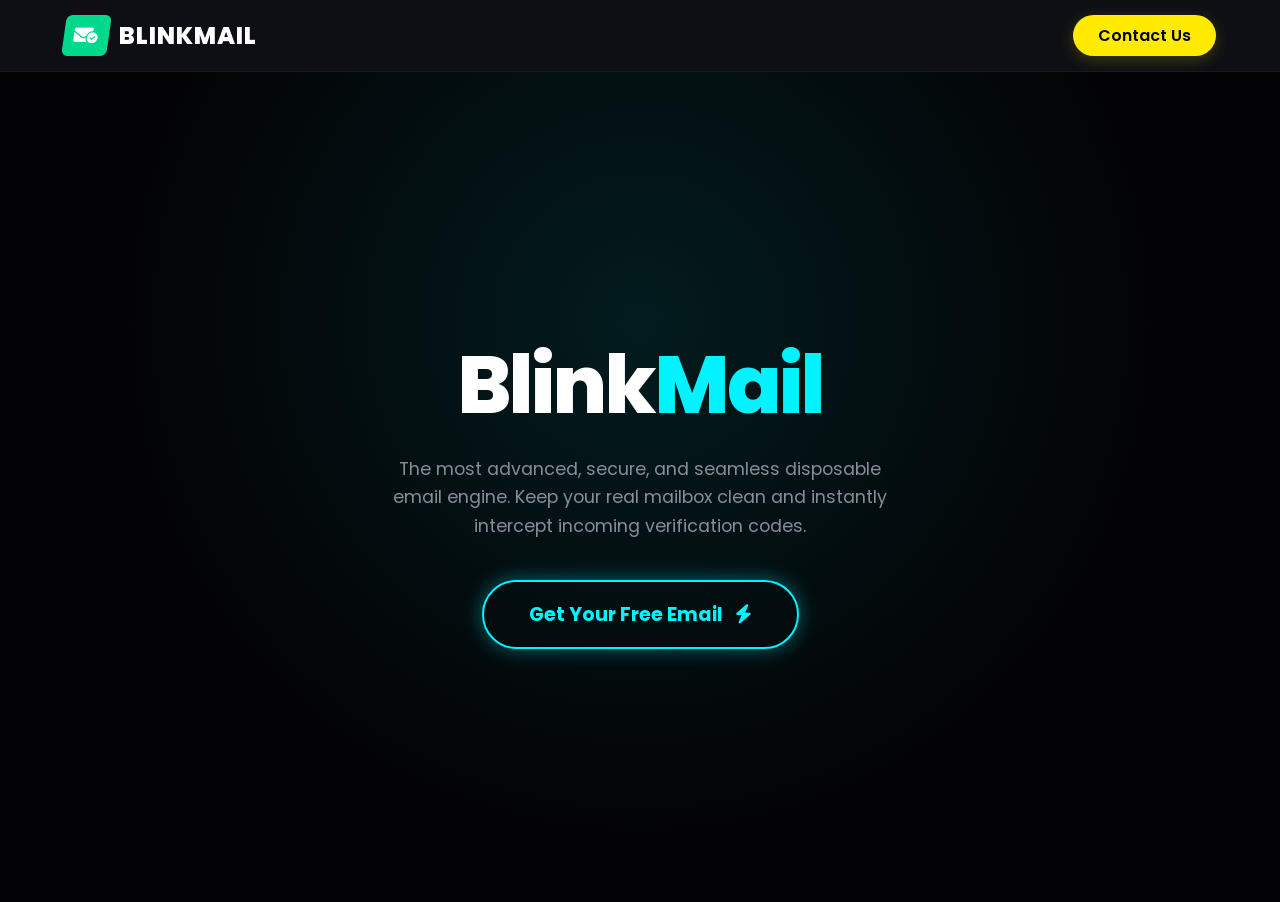
==== commit e168a1f7: "Update index.html" ====
--- a/static/index.html
+++ b/static/index.html
@@ -3,12 +3,11 @@
 <head>
     <meta charset="UTF-8">
     <meta name="viewport" content="width=device-width, initial-scale=1.0, maximum-scale=1.0, user-scalable=no">
-    <title>Inbox | BlinkMail</title>
+    <title>BlinkMail | Advanced Temp Email</title>
     <link rel="stylesheet" href="https://cdnjs.cloudflare.com/ajax/libs/font-awesome/6.4.0/css/all.min.css">
     <link rel="stylesheet" href="/static/style.css">
 </head>
 <body>
-
     <div class="top-navbar">
         <div class="brand-logo">
             <span class="brand-icon"><i class="fa-solid fa-envelope-circle-check"></i></span>
@@ -17,36 +16,13 @@
         <a href="https://t.me/Snehasiskhan" target="_blank" class="contact-btn">Contact Us</a>
     </div>
 
-    <div class="inbox-wrapper">
-        <div class="action-grid">
-            <button class="action-btn" id="copyBtn" onclick="copyEmail(event)">
-                <i class="fa-regular fa-copy"></i> Copy
-            </button>
-            <button class="action-btn" onclick="fetchEmails(event)">
-                <i class="fa-solid fa-arrow-rotate-right"></i> Refresh
-            </button>
-            <button class="action-btn" onclick="goToHome(event)">
-                <i class="fa-regular fa-pen-to-square"></i> Change
-            </button>
-            <button class="action-btn" onclick="goToHome(event)">
-                <i class="fa-solid fa-xmark"></i> Delete
-            </button>
-        </div>
-
-        <div class="inbox-box">
-            <div class="inbox-title">
-                INBOX <span class="email-badge" id="current-email-display">Loading...</span>
-            </div>
-            <div class="inbox-body" id="message-list">
-                </div>
+    <div class="home-wrapper">
+        <div class="home-hero">
+            <h1>Blink<span>Mail</span></h1>
+            <p>The most advanced, secure, and seamless disposable email engine. Keep your real mailbox clean and instantly intercept incoming verification codes.</p>
+            <button id="generateBtn" class="btn-premium" onclick="generateAndRedirect()">Get Your Free Email <i class="fa-solid fa-bolt" style="margin-left: 8px;"></i></button>
         </div>
     </div>
-
-    <div class="seo-article">
-        <h2>What is Disposable Temporary E-mail?</h2>
-        <p><b>Disposable email</b> - is a free email service that allows to receive email at a temporary address that self-destructs after a certain time elapses. It is also known by names like: tempmail, 10minutemail, 10minmail, throwaway email, fake-mail, fake email generator, burner mail or trash-mail. Many forums, Wi-Fi owners, websites and blogs ask visitors to register before they can view content, post comments or download something. BlinkMail - is the most advanced throwaway email service that helps you avoid spam and stay safe.</p>
-    </div>
-
     <script src="/static/script.js"></script>
 </body>
 </html>
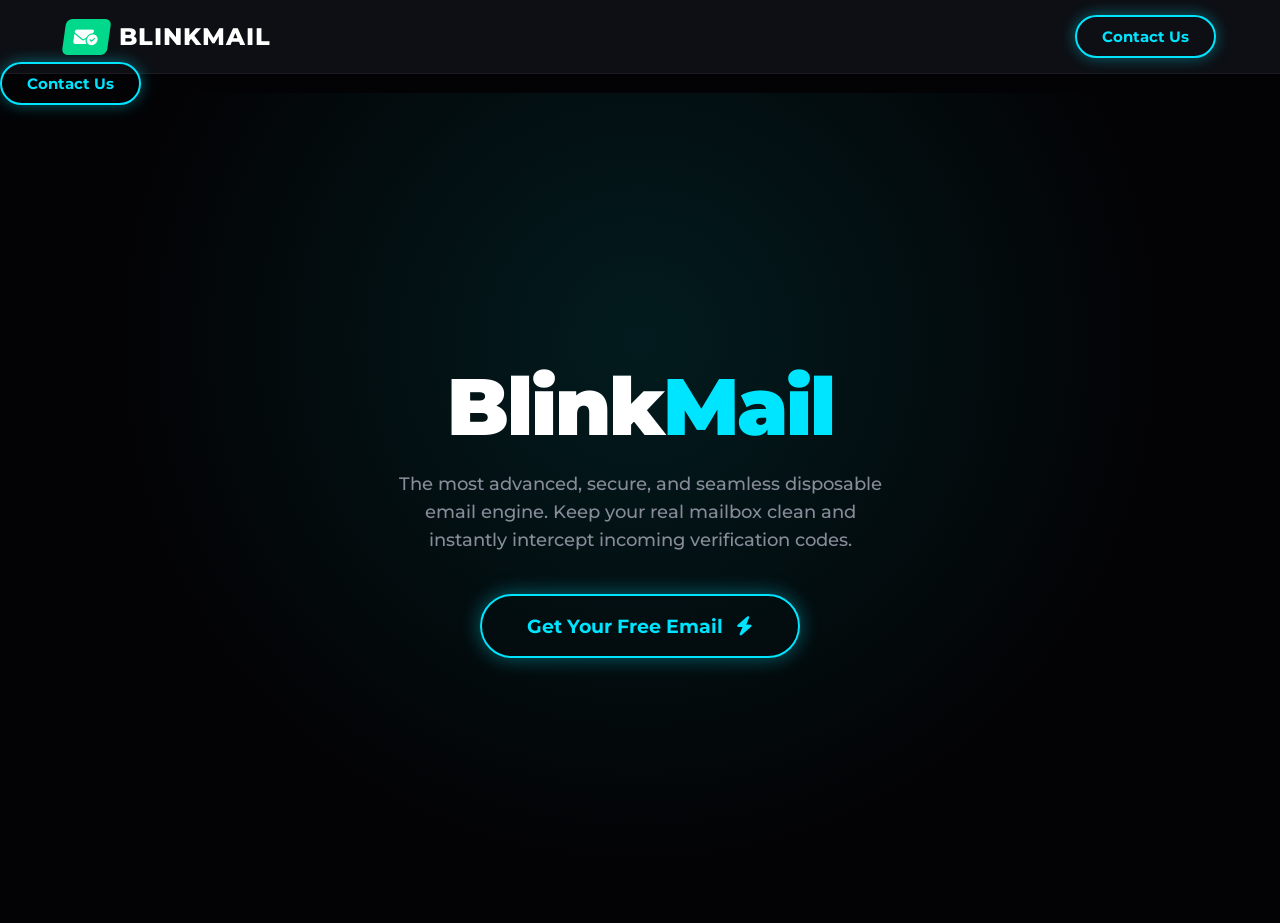
==== commit d68992ce: "Update index.html" ====
--- a/static/index.html
+++ b/static/index.html
@@ -8,11 +8,14 @@
     <link rel="stylesheet" href="/static/style.css">
 </head>
 <body>
-    <div class="top-navbar">
+        <div class="top-navbar">
         <div class="brand-logo">
             <span class="brand-icon"><i class="fa-solid fa-envelope-circle-check"></i></span>
             BLINKMAIL
         </div>
+        <a href="https://t.me/Snehasiskhan" target="_blank" class="contact-btn">Contact Us</a>
+    </div>
+
         <a href="https://t.me/Snehasiskhan" target="_blank" class="contact-btn">Contact Us</a>
     </div>
 
--- a/static/style.css
+++ b/static/style.css
@@ -1,13 +1,13 @@
-@import url('https://fonts.googleapis.com/css2?family=Poppins:wght@400;500;600;700;800&display=swap');
+/* 🪄 UPGRADED TO MONTSERRAT: The ultimate premium tech font */
+@import url('https://fonts.googleapis.com/css2?family=Montserrat:wght@400;500;600;700;800;900&display=swap');
 
 :root {
-    /* YOUR ORIGINAL PREMIUM COLORS */
     --bg-base: #030305;
     --bg-panel: #0d0f14;
     --bg-glass: rgba(0, 243, 255, 0.03);
     --border-dim: #222532;
-    --neon-blue: #00f3ff;
-    --neon-glow: rgba(0, 243, 255, 0.4);
+    --neon-blue: #00e5ff; /* Matched to your exact solid cyan */
+    --neon-glow: rgba(0, 229, 255, 0.4);
     --primary-green: #00d98b; 
     --yellow-pill: #ffea00;
     --text-main: #ffffff;
@@ -15,7 +15,8 @@
 }
 
 * { 
-    box-sizing: border-box; margin: 0; padding: 0; font-family: 'Poppins', sans-serif; 
+    box-sizing: border-box; margin: 0; padding: 0; 
+    font-family: 'Montserrat', sans-serif; /* 🪄 Premium Font Applied */
     -webkit-tap-highlight-color: transparent; 
 }
 
@@ -26,7 +27,7 @@
 @keyframes infiniteSpin { 0% { transform: rotate(0deg); } 100% { transform: rotate(360deg); } }
 @keyframes textGlow { 0%, 100% { text-shadow: 0 0 10px var(--neon-glow); } 50% { text-shadow: 0 0 30px var(--neon-blue); } }
 
-/* --- HEADER (BlinkMail Left, Contact Us Right) --- */
+/* --- HEADER --- */
 .top-navbar {
     display: flex; justify-content: space-between; align-items: center; 
     padding: 15px 5%; background: var(--bg-panel); border-bottom: 1px solid rgba(255,255,255,0.05);
@@ -34,21 +35,21 @@
 .brand-logo { display: flex; align-items: center; gap: 10px; font-size: 1.5rem; font-weight: 800; letter-spacing: 1px; color: #fff; text-transform: uppercase; }
 .brand-icon { background: var(--primary-green); color: #fff; padding: 6px 10px; border-radius: 6px; transform: skew(-8deg); font-size: 1.2rem; }
 .contact-btn {
-    background: var(--yellow-pill); color: #000; padding: 8px 25px; border-radius: 30px; 
-    font-weight: 600; text-decoration: none; transition: 0.3s; box-shadow: 0 4px 15px rgba(255, 234, 0, 0.2);
+    background: var(--yellow-pill); color: #000; padding: 10px 25px; border-radius: 30px; 
+    font-weight: 700; text-decoration: none; transition: 0.3s; box-shadow: 0 4px 15px rgba(255, 234, 0, 0.2);
 }
 .contact-btn:hover { box-shadow: 0 0 20px rgba(255, 234, 0, 0.6); transform: translateY(-2px); }
 
-/* --- HOME PAGE HERO (Restored) --- */
+/* --- HOME PAGE HERO --- */
 .home-wrapper {
     min-height: calc(100vh - 70px); display: flex; flex-direction: column; align-items: center; justify-content: center;
     text-align: center; padding: 20px;
     background: radial-gradient(circle at 50% 30%, rgba(0, 243, 255, 0.1) 0%, var(--bg-base) 60%);
 }
 .home-hero { animation: fadeIn 1s ease-out; z-index: 2; }
-.home-hero h1 { font-size: 5rem; font-weight: 800; letter-spacing: -2px; margin-bottom: 10px; animation: textGlow 3s infinite; }
+.home-hero h1 { font-size: 5rem; font-weight: 900; letter-spacing: -2px; margin-bottom: 15px; animation: textGlow 3s infinite; }
 .home-hero h1 span { color: var(--neon-blue); }
-.home-hero p { color: var(--text-muted); font-size: 1.1rem; max-width: 500px; margin: 0 auto 40px auto; line-height: 1.6; }
+.home-hero p { color: var(--text-muted); font-size: 1.1rem; font-weight: 500; max-width: 500px; margin: 0 auto 40px auto; line-height: 1.6; }
 
 .btn-premium {
     background: transparent; color: var(--neon-blue); border: 2px solid var(--neon-blue);
@@ -60,6 +61,47 @@
 /* --- INBOX PAGE --- */
 .inbox-wrapper { width: 100%; max-width: 800px; margin: 40px auto; padding: 0 20px; animation: fadeIn 0.6s ease-out; }
 
+/* 🪄 RESTORED EMAIL WIDGET (Matches your custom UI screenshot exactly) */
+.email-widget {
+    background: var(--bg-panel); 
+    border: 1px solid rgba(255, 255, 255, 0.03);
+    border-radius: 16px;
+    padding: 30px;
+    max-width: 600px;
+    margin: 0 auto 30px auto;
+    text-align: center;
+    box-shadow: 0 10px 30px rgba(0,0,0,0.5);
+}
+.widget-title { font-size: 1.2rem; font-weight: 600; margin-bottom: 20px; color: var(--text-main); }
+.input-wrapper { background: var(--bg-base); border-radius: 14px; padding: 18px; margin-bottom: 25px; border: 1px solid rgba(255,255,255,0.02); }
+.email-input { background: transparent; border: none; color: var(--text-main); width: 100%; text-align: center; font-size: 1.2rem; font-weight: 700; outline: none; letter-spacing: 0.5px;}
+
+/* 🪄 EXACT BUTTON MATCHES */
+.widget-buttons { display: grid; grid-template-columns: 1fr 1fr; gap: 15px; max-width: 400px; margin: 0 auto; }
+
+.btn-qr { 
+    background: transparent; color: #fff; 
+    border: 1px solid rgba(0, 229, 255, 0.3); /* Hollow faint neon border */
+    padding: 16px 20px; border-radius: 14px; 
+    font-size: 1.1rem; font-weight: 700; cursor: pointer; 
+    display: flex; align-items: center; justify-content: center; gap: 8px; transition: 0.2s; 
+}
+.btn-qr:hover { background: rgba(0, 229, 255, 0.05); border-color: var(--neon-blue); }
+
+.btn-copy { 
+    background: var(--neon-blue); color: #000; /* Solid Cyan */
+    border: none; padding: 16px 20px; border-radius: 14px; 
+    font-size: 1.1rem; font-weight: 700; cursor: pointer; 
+    display: flex; align-items: center; justify-content: center; gap: 8px; 
+    transition: 0.2s; 
+}
+.btn-copy:hover { transform: translateY(-2px); box-shadow: 0 5px 20px var(--neon-glow); }
+
+.widget-subtext { 
+    text-align: center; color: var(--text-muted); font-size: 0.9rem; font-weight: 500;
+    max-width: 550px; margin: 0 auto 40px auto; line-height: 1.6; 
+}
+
 /* Action Grid (Dim by default, Neon on hover/tap) */
 .action-grid {
     display: grid; grid-template-columns: repeat(2, 1fr); gap: 15px; margin-bottom: 30px;
@@ -67,12 +109,11 @@
 }
 .action-btn {
     background: var(--bg-panel); border: 1px solid var(--border-dim); color: var(--text-muted);
-    padding: 20px 10px; border-radius: 16px; font-size: 1.1rem; font-weight: 500; cursor: pointer;
+    padding: 20px 10px; border-radius: 16px; font-size: 1.1rem; font-weight: 600; cursor: pointer;
     display: flex; flex-direction: column; align-items: center; gap: 8px; transition: all 0.3s ease;
 }
 .action-btn i { font-size: 1.6rem; color: var(--text-muted); transition: 0.3s; }
 
-/* THE MAGIC NEON GLOW ON TAP */
 .action-btn:hover, .action-btn:active {
     background: var(--bg-glass); color: var(--neon-blue); border-color: var(--neon-blue);
     box-shadow: 0 0 25px var(--neon-glow); transform: translateY(-3px);
@@ -81,8 +122,8 @@
 
 /* Inbox Table */
 .inbox-box { background: var(--bg-panel); border-radius: 20px; overflow: hidden; border: 1px solid rgba(255,255,255,0.05); box-shadow: 0 10px 30px rgba(0,0,0,0.5); }
-.inbox-title { background: #161922; padding: 15px 20px; font-weight: 700; font-size: 0.9rem; letter-spacing: 1px; border-bottom: 1px solid rgba(255,255,255,0.05); display: flex; justify-content: space-between; align-items: center;}
-.email-badge { background: rgba(255,255,255,0.05); padding: 5px 12px; border-radius: 20px; font-size: 0.8rem; color: var(--text-muted); }
+.inbox-title { background: #161922; padding: 18px 20px; font-weight: 800; font-size: 0.95rem; letter-spacing: 1px; display: flex; justify-content: space-between; align-items: center;}
+.email-badge { background: rgba(255,255,255,0.05); padding: 5px 12px; border-radius: 20px; font-size: 0.85rem; color: var(--text-muted); font-weight: 600; }
 .inbox-body { min-height: 250px; display: flex; flex-direction: column; justify-content: center; }
 
 /* INFINITE SPINNING ENVELOPE */
@@ -95,20 +136,58 @@
     border-radius: 50%; animation: infiniteSpin 1.5s linear infinite; opacity: 0.5; z-index: 1;
 }
 
-.empty-state h3 { color: var(--text-main); font-size: 1.3rem; margin-bottom: 5px; font-weight: 500; }
-.empty-state p { font-size: 0.9rem; }
+.empty-state h3 { color: var(--text-main); font-size: 1.3rem; margin-bottom: 5px; font-weight: 700; }
+.empty-state p { font-size: 0.95rem; font-weight: 500;}
 
 /* Messages */
 .message-row { padding: 18px 20px; border-bottom: 1px solid rgba(255,255,255,0.05); display: flex; flex-direction: column; gap: 5px; cursor: pointer; transition: 0.2s; }
 .message-row:hover { background: var(--bg-glass); border-left: 3px solid var(--neon-blue); }
-.msg-sender { font-weight: 600; color: var(--text-main); font-size: 0.95rem; }
-.msg-subject { color: var(--text-muted); font-size: 0.85rem; white-space: nowrap; overflow: hidden; text-overflow: ellipsis; }
+.msg-sender { font-weight: 700; color: var(--text-main); font-size: 1rem; }
+.msg-subject { color: var(--text-muted); font-size: 0.9rem; font-weight: 500; white-space: nowrap; overflow: hidden; text-overflow: ellipsis; }
 
 /* --- SEO ARTICLE --- */
 .seo-article { max-width: 800px; margin: 60px auto; text-align: center; padding: 0 20px 50px 20px; }
-.seo-article h2 { font-size: 1.8rem; font-weight: 700; margin-bottom: 20px; color: var(--text-main); }
-.seo-article p { color: var(--text-muted); font-size: 0.95rem; line-height: 1.6; }
+.seo-article h2 { font-size: 1.8rem; font-weight: 800; margin-bottom: 20px; color: var(--text-main); }
+.seo-article p { color: var(--text-muted); font-size: 1rem; font-weight: 500; line-height: 1.7; }
 
 @media (max-width: 600px) {
     .home-hero h1 { font-size: 3.5rem; }
 }
+
+/* --- UPDATED HEADER BUTTON (Matches Home Page) --- */
+.contact-btn {
+    background: transparent; color: var(--neon-blue); border: 2px solid var(--neon-blue);
+    padding: 10px 25px; border-radius: 30px; font-weight: 700; text-decoration: none; 
+    transition: 0.3s; box-shadow: 0 0 15px var(--neon-glow); font-size: 0.95rem;
+}
+.contact-btn:hover { 
+    background: var(--neon-blue); color: #000; 
+    box-shadow: 0 0 30px var(--neon-blue); transform: scale(1.05); 
+}
+
+/* --- QR CODE MODAL (Incredible Animation) --- */
+.qr-modal {
+    display: none; position: fixed; z-index: 1000; left: 0; top: 0; 
+    width: 100%; height: 100%; background-color: rgba(3, 3, 5, 0.8); 
+    backdrop-filter: blur(8px); justify-content: center; align-items: center;
+    opacity: 0; transition: opacity 0.3s ease;
+}
+.qr-modal.show { display: flex; opacity: 1; }
+.qr-content {
+    background: var(--bg-panel); border: 2px solid var(--neon-blue);
+    border-radius: 20px; padding: 40px; text-align: center; position: relative;
+    box-shadow: 0 0 40px var(--neon-glow);
+    transform: scale(0.7); transition: transform 0.3s cubic-bezier(0.175, 0.885, 0.32, 1.275);
+}
+.qr-modal.show .qr-content { transform: scale(1); }
+.close-qr {
+    position: absolute; top: 15px; right: 20px; color: var(--text-muted); 
+    font-size: 2rem; cursor: pointer; transition: 0.2s;
+}
+.close-qr:hover { color: var(--neon-blue); transform: rotate(90deg); }
+.qr-image-wrapper {
+    background: #fff; padding: 15px; border-radius: 10px; margin: 20px auto; 
+    display: inline-block; box-shadow: 0 10px 20px rgba(0,0,0,0.5);
+}
+.qr-content h3 { color: var(--text-main); font-size: 1.5rem; }
+.qr-content p { color: var(--text-muted); font-size: 0.9rem; margin-top: 10px; }
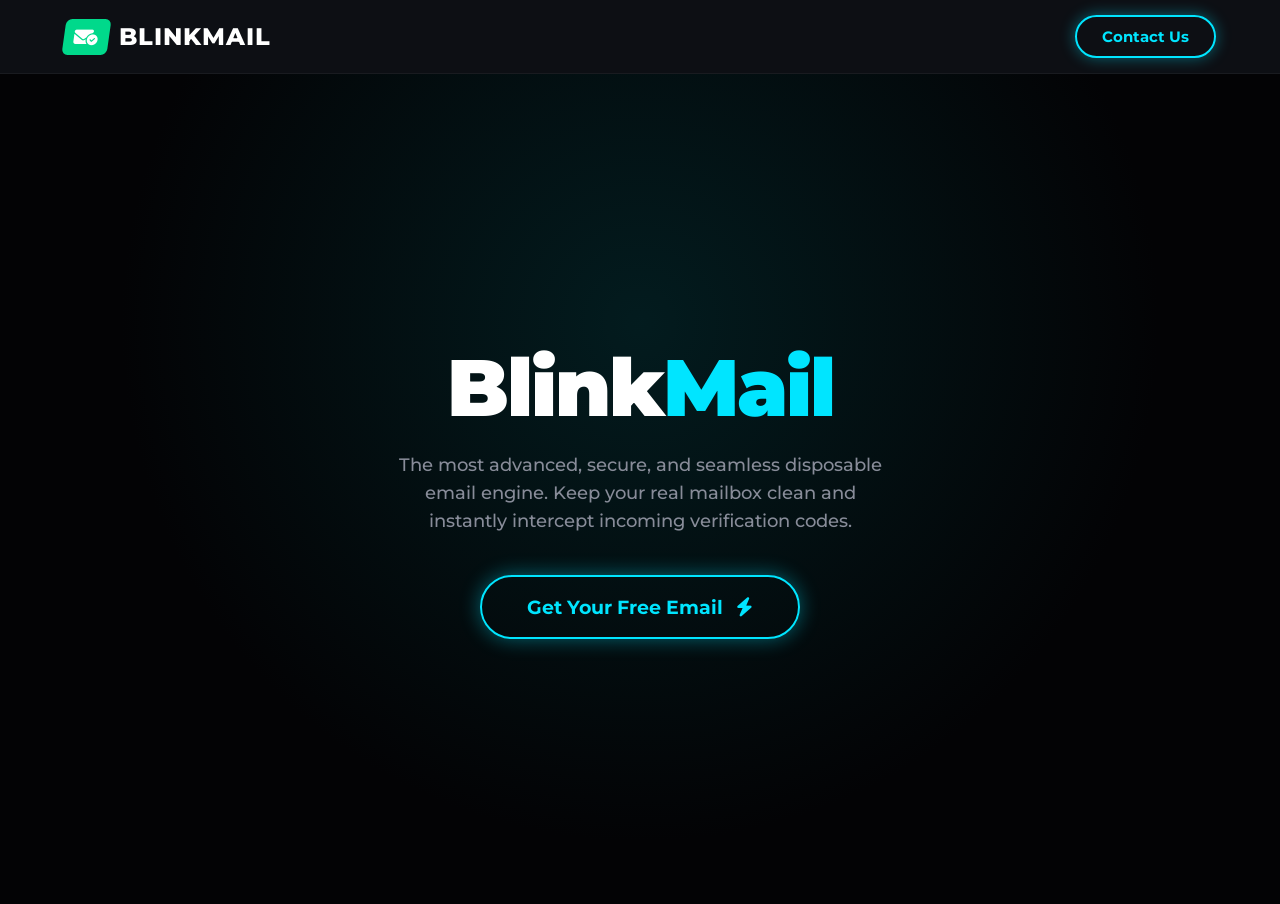
==== commit a3ecee42: "Update index.html" ====
--- a/static/index.html
+++ b/static/index.html
@@ -8,14 +8,12 @@
     <link rel="stylesheet" href="/static/style.css">
 </head>
 <body>
-        <div class="top-navbar">
-        <div class="brand-logo">
+    
+    <div class="top-navbar">
+        <div class="brand-logo" onclick="window.location.href='/'" style="cursor: pointer;" title="Go to Home">
             <span class="brand-icon"><i class="fa-solid fa-envelope-circle-check"></i></span>
             BLINKMAIL
         </div>
-        <a href="https://t.me/Snehasiskhan" target="_blank" class="contact-btn">Contact Us</a>
-    </div>
-
         <a href="https://t.me/Snehasiskhan" target="_blank" class="contact-btn">Contact Us</a>
     </div>
 
@@ -26,6 +24,7 @@
             <button id="generateBtn" class="btn-premium" onclick="generateAndRedirect()">Get Your Free Email <i class="fa-solid fa-bolt" style="margin-left: 8px;"></i></button>
         </div>
     </div>
+    
     <script src="/static/script.js"></script>
 </body>
 </html>
